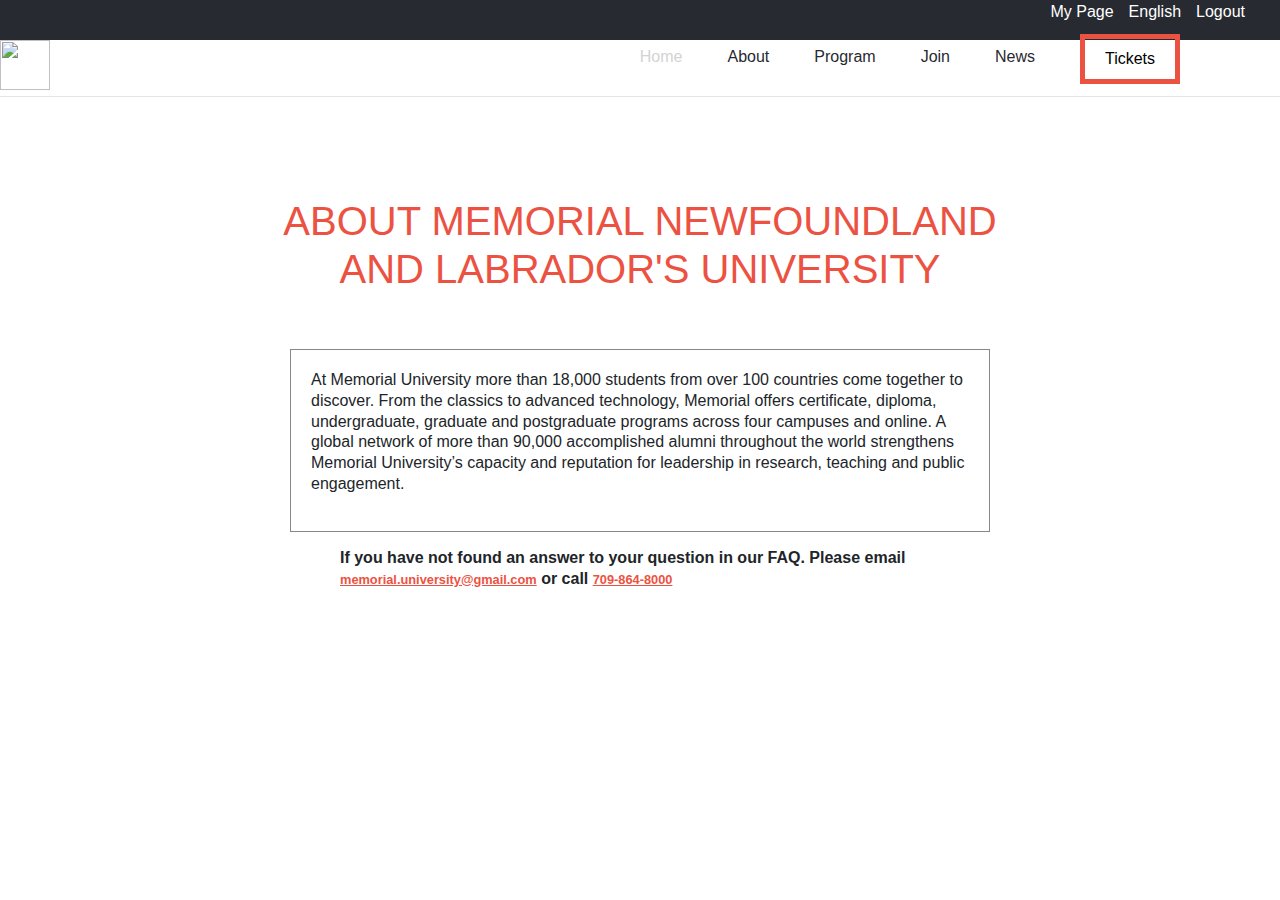
==== about.html @ 72bd74f7 "Second Page Created the Navbar Add the first section and styled it" ====
<!DOCTYPE html>
<html lang="en">

<head>
    <meta charset="UTF-8">
    <meta name="viewport" content="width=device-width, initial-scale=1, shrink-to-fit=no">
    <title>About</title>
    <!-- Bootstrap CSS -->

    <link rel="stylesheet" href="https://stackpath.bootstrapcdn.com/bootstrap/4.5.2/css/bootstrap.min.css"
        integrity="sha384-JcKb8q3iqJ61gNV9KGb8thSsNjpSL0n8PARn9HuZOnIxN0hoP+VmmDGMN5t9UJ0Z" crossorigin="anonymous">
    <script src="https://kit.fontawesome.com/fdaa9ad399.js" crossorigin="anonymous"></script>
    <link rel="stylesheet" href="./css/reset.css">
    <link rel="stylesheet" href="./css/style.css">
</head>

<body>
    <nav>
        <div class='dflex justify-content-end first-nav-items font-size'>
            <i class="fab fa-facebook-f white-color nav-items"></i>
            <i class="fab fa-twitter white-color nav-items"></i>
            <p class='white-color nav-items'><a class='white-color' href='#'>My Page</a></p>
            <p class='white-color nav-items'><a class='white-color' href='#'>English</a></p>
            <p class='white-color nav-items'><a class='white-color' href='#'>Logout</a></p>
        </div>
    </nav>
    <nav>
        <div class='dflex second-nav-container justify-content-end'>
            <div class='dflex img-container'>
                <img class='img-logo' src='media/logo.jpg'>
            </div>
            <div class='dflex second-nav-items justify-content-end'>
                <p><a href='./index.html' class='nav-items2 font-size grey-color'>Home</a></p>
                <p><a href='./about.html' class='nav-items2 font-size black-color'>About</a></p>
                <p><a class='nav-items2 font-size black-color'>Program</a></p>
                <p><a class='nav-items2 font-size black-color'>Join</a></p>
                <p><a class='nav-items2 font-size black-color'>News</a></p>
                <p><button class='nav-items2 font-size tickets-button'>Tickets</button></p>
            </div>
        </div>
        <hr class='hr'>
    </nav>
    <main class = 'about-background-image'>
        <article class='about-main-container dflex-column align-items-center'>
            <div class='about-div-header mb-5 red-color'>
                <h1>ABOUT MEMORIAL NEWFOUNDLAND AND LABRADOR'S UNIVERSITY </h1>
            </div>
            <div class='about-div-p dflex justify-content-cener'>
                <p>At Memorial University more than 18,000 students from over 100 countries come together to discover.
                    From the classics to advanced technology, Memorial offers certificate, diploma, undergraduate,
                    graduate and postgraduate programs across four campuses and online. A global network of more than
                    90,000 accomplished alumni throughout the world strengthens Memorial University’s capacity and
                    reputation for leadership in research, teaching and public engagement.</p>
            </div>
            <div class = 'mt-3 about-article1-p2'>
                <p>If you have not found an answer to your question in our FAQ. Please email <small class = 'red-color'>memorial.university@gmail.com</small> or call <small class = 'red-color'>709-864-8000</small> </p>
            </div>
        </article>
    </main>
</body>

</html>
---- css/style.css ----
* {
    box-sizing: border-box;
  }

/*Generics*/

.dflex {
    display: flex;
}

.dflex-column {
    display: flex;
    flex-direction: column;
}

.dgrid {
    display: grid;
    grid-template-columns: 1fr 1fr;
    grid-row-gap: 34px;
    grid-column-gap: 2%;
}

.white-color {
    color: #fff;
}

.flex-right {
    justify-content: start;
}

.font-size {
    font-size: 1rem;
    font-weight: 400;
}

.black-color {
    color: #272a31;
}

.light-black{
    color: #5f5c5c
}

.red-color {
    color: #ec5242;
}

.grey-color {
    color: #d3d3d3;
}

.centered {
    align-items: center;
}

a {
    color: #fff
}


/*Navbar*/
nav {
    background-color: #272a31;
    width: 100%;
    height: 40px;
}

.nav-items {
    padding-right: 15px;
}

.nav-items2 {
    padding-right: 45px;
}

.first-nav-items {
    align-items: center;
    height: 40px;
    margin-right: 20px;
}

.second-nav-items {
    padding-right: 100px;
    height: 50px;
    align-items: center;
}

.img-logo {
    width: 50px;
    height: 50px;
}

.img-container {
    width: 50%;
    margin-right: 100px;
}

.second-nav-container {
    background-color: rgb(255,255,255);
    height: 40px;
}

.hr {

    margin-bottom: 0;
}

.tickets-button {
    width: 100px;
    height: 50px;
    border: 5px solid #ec5242;
    background-color: transparent;
    padding: 8px 16px 8px 16px;
    margin-top: 3px;
}
/*Section*/
/*Article-1*/

.background-image {  
    max-width: 100%;
    background: url(/media/bubbles.png) no-repeat bottom;
    background-size: cover;
    margin-top: 20px;
}

.first-section {
    padding: 60px 0 0 80px;
}

.first-section-h4 {
    font-size: 20px;
}

.first-section-title {
    width: 509px;
    font-size: 50px;
    font-weight: 800;
    line-height: 1em;
}

.main-box {
    max-width: 700px;
    border: 2px solid #d3d3d3;
    padding: 20px;
    background-color: #fff;
    line-height: 1.4em;
    margin: 20px 0;
}

.first-section-p2 {
    font-size: 40px;
    font-weight: 900;
}

.first-section-p3 {
    font-size: 35px;
    margin-bottom: 50px;
}

/*Article-2*/

.background-image-2 {  
    max-width: 100%;
    background: url(/media/—Pngtree—white\ point\ float_4580751.png) no-repeat bottom;
    background-size: cover;
    margin-top: 17px;
    background-color: black;
}

.article2-container {
    margin: 0 30px;
}

.article-2-p {
    margin-top: 15px;
    font-size: 11px;
    line-height: 1rem;
}

.article2-div {
    width: 200px;
    padding: 10px 25px;
    background-color: rgba(211, 211, 211, 0.1);
    margin-right: 5px;
    font-weight: 400;
}

.article-2-h1 {
    font-weight: 700;
    font-size: 16px;
    padding-top: 10px;
}

.article-2-icons {
    font-size: 30px;
}

.main-programs {
    font-size: 25px;
}

.main-programs-hr {
    background-color: #ec5242;
    height: 2px;
    width: 50%;
}

.program-site {
    text-decoration: underline;
    padding: 20px 0 80px 0;
}


/*Article 3*/
main {
    height: 100%;
}

.article-3-container {
padding-left: 50px;
margin-bottom: auto;
}

.teachers-img {
    width: 90px;
    height: 90px;
}

.article-3-p {
    font-size: 13px;
    line-height: 1.2rem;
    padding-top: 9px;
}

.article-3 {
    padding-left: 12px;
}

.article-3-h4{
    padding-top: 9px;
    font-weight: 300;
    font-style: italic;
}

.article-3-h1 {
    font-size: 20px;
    font-weight: 800;
}

/*footer*/

.footer-section {
    background-color: rgb(211, 199, 199);
}

.picture {
    width: 120px;
    height: 100px;
    margin: 30px 30px 60px 0;
}

.footer-section2 {
    padding-top: 40px;
    background-color: rgb(57,57,57)
}

.logo-footer {
    width: 150px;
    height: 100px;
    padding-right: 20px;
}

.footer-p {
    padding-top: 45px;
}

/*About Page*/

.about-background-image {
    max-width: 100%;
    background: url(/media/bubbles.png) no-repeat bottom;
    background-size: cover;
}

.about-main-container {
    margin-top: 17px;
    
}

.about-div-header {
    margin-top: 100px;
    font-size: 50px;
    width: 750px;
    text-align: center;
    font-weight: 700;
}

.about-div-p{
    width: 700px;
    line-height: 1.3rem;
    border: solid 1px rgb(139, 133, 133);
    padding: 20px 20px;
    background-color: white;
}

.about-article1-p2{
    width: 600px;
    line-height: 1.3rem;
    font-weight: 900;
    
}

.about-article1-p2 small {
    font-weight: 800;
    text-decoration: underline;
    cursor: pointer;
}
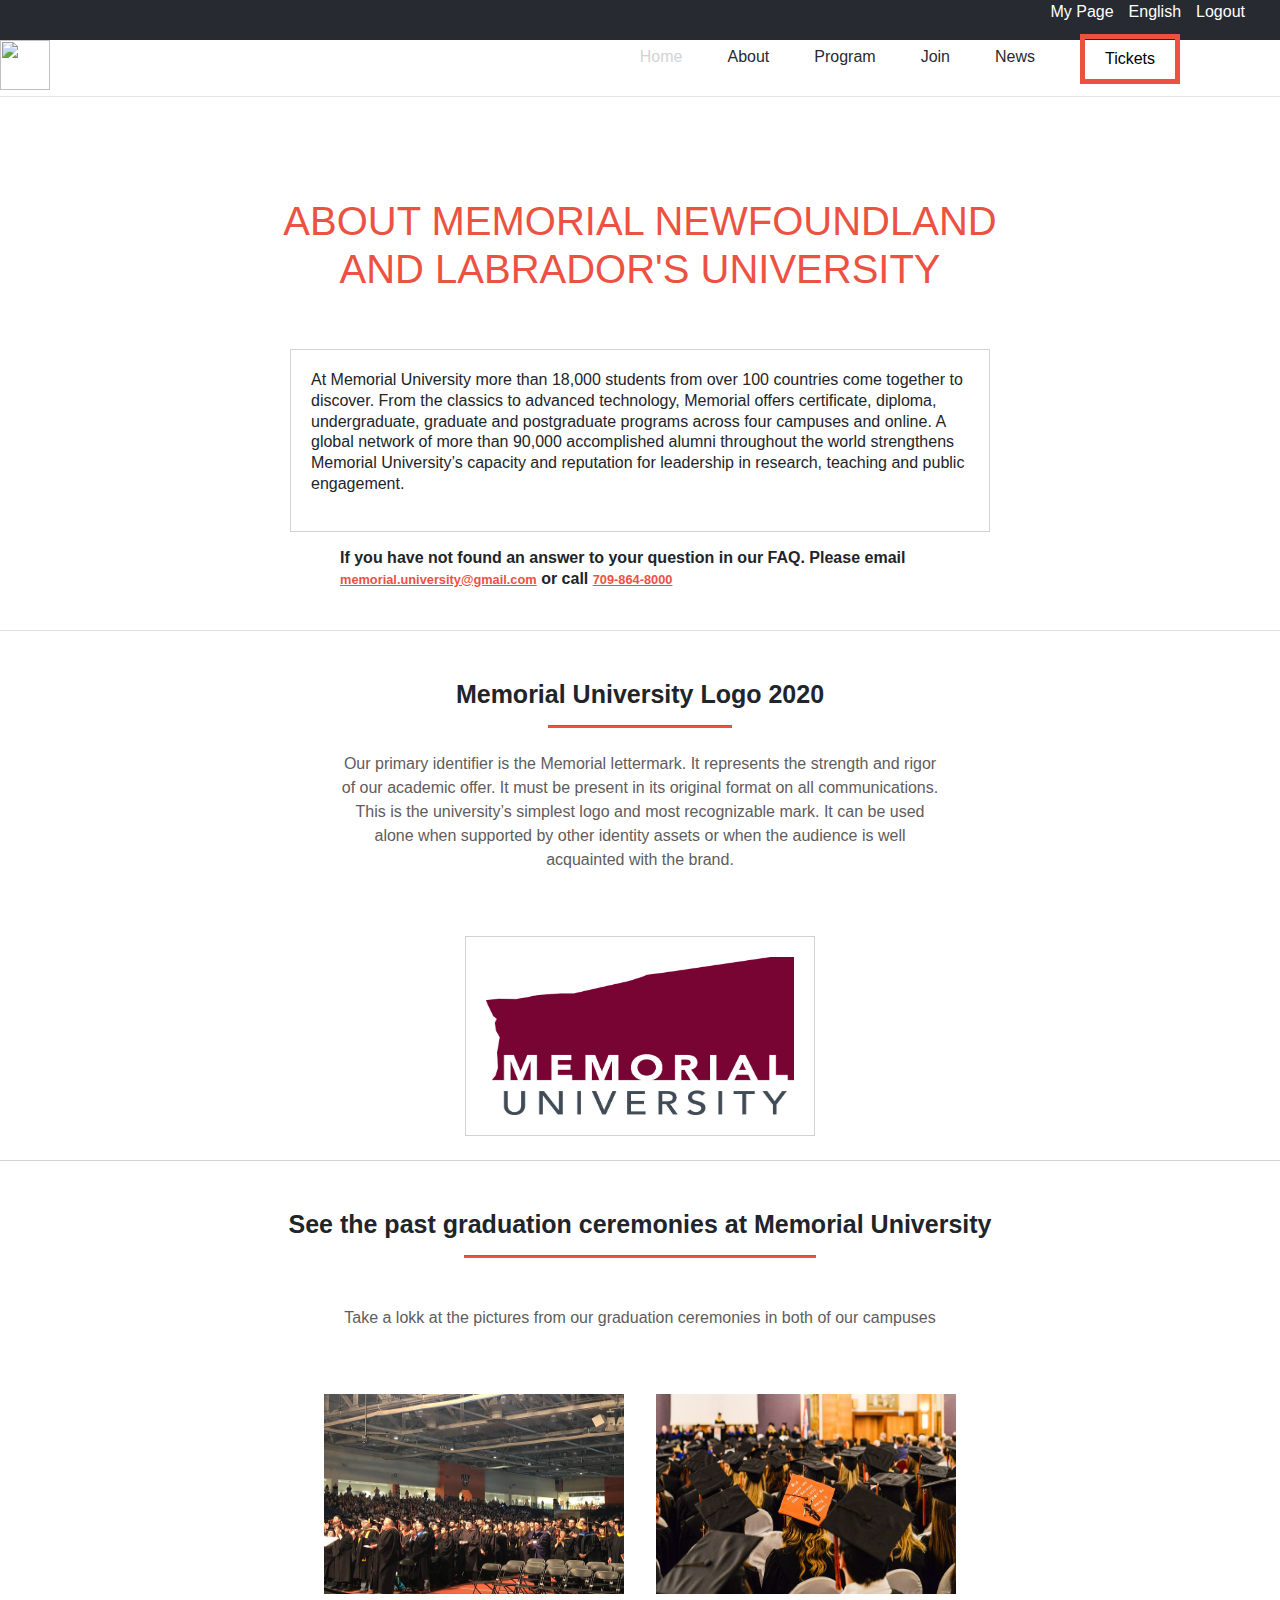
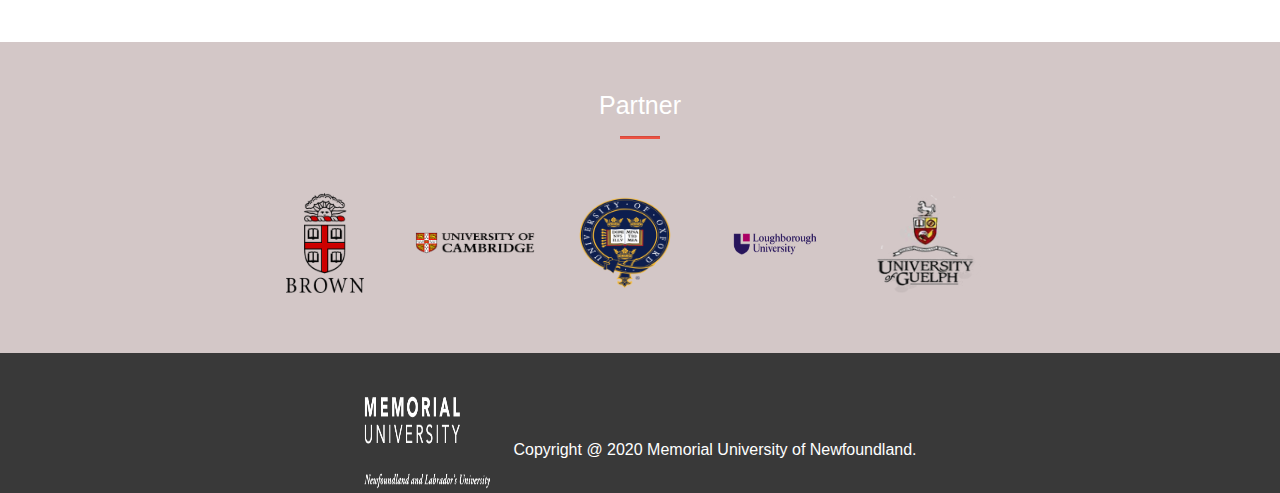
==== commit 3f5af9d5: "About Page Add all the necessary sections Styled the sections Add the footer and the nav" ====
--- a/about.html
+++ b/about.html
@@ -40,7 +40,7 @@
         </div>
         <hr class='hr'>
     </nav>
-    <main class = 'about-background-image'>
+    <main class='about-background-image about-main-border'>
         <article class='about-main-container dflex-column align-items-center'>
             <div class='about-div-header mb-5 red-color'>
                 <h1>ABOUT MEMORIAL NEWFOUNDLAND AND LABRADOR'S UNIVERSITY </h1>
@@ -52,11 +52,73 @@
                     90,000 accomplished alumni throughout the world strengthens Memorial University’s capacity and
                     reputation for leadership in research, teaching and public engagement.</p>
             </div>
-            <div class = 'mt-3 about-article1-p2'>
-                <p>If you have not found an answer to your question in our FAQ. Please email <small class = 'red-color'>memorial.university@gmail.com</small> or call <small class = 'red-color'>709-864-8000</small> </p>
+            <div class='mt-3 mb-4 about-article1-p2'>
+                <p>If you have not found an answer to your question in our FAQ. Please email <small
+                        class='red-color'>memorial.university@gmail.com</small> or call <small
+                        class='red-color'>709-864-8000</small> </p>
             </div>
         </article>
     </main>
+    <section class='dflex-column align-items-center mt-5 about-section-1'>
+        <div>
+            <h1 class='mb-4 about-section-h1'>Memorial University Logo 2020
+                <hr class='main-programs-hr'>
+            </h1>
+        </div>
+        <div class='about-section-p mb-5 light-black'>
+            <p>Our primary identifier is the Memorial lettermark. It represents the strength and rigor of our academic
+                offer. It must be present in its original format on all communications. This is the university’s
+                simplest logo and most recognizable mark. It can be used alone when supported by other identity assets
+                or when the audience is well acquainted with the brand.</p>
+        </div>
+        <div class='about-logo-container mb-4'>
+            <img class='img-logo-about' src='media/memorial-log.jpg'>
+        </div>
+    </section>
+
+    <section class='dflex-column align-items-center my-5 about-section-2'>
+        <div>
+            <h1 class='about-section-h1 mb-5'>See the past graduation ceremonies at Memorial University
+            <hr class='main-programs-hr'>
+            </h1>
+        </div>
+        <div>
+            <p class = 'light-black'>Take a lokk at the pictures from our graduation ceremonies in both of our campuses</p>
+        </div>
+        <div class='dflex justify-content-center mt-5'>
+            <div class='mr-3'>
+                <img class='img-graduation' src='media/graduation.jpg'>
+            </div>
+            <div class = 'ml-3'>
+                <img class='img-graduation' src='media/graduation2.jpg'>
+            </div>
+        </div>
+    </section>
+
+    <footer class = 'footer'>
+        <div class='footer-section'>
+            <div class='dflex justify-content-center white-color pt-5 '>
+                <h1 class='main-programs'>Partner
+                    <hr class='main-programs-hr'>
+                </h1>
+            </div>
+            <div class='dflex justify-content-center'>
+                <img  class = 'picture' src = 'media/partner.png'>
+                <img  class = 'picture' src = 'media/partner2.png'>
+                <img  class = 'picture' src = 'media/partner3.png'>
+                <img  class = 'picture' src = 'media/partner4.png'>
+                <img  class = 'picture' src = 'media/partner6.png'>
+            </div>
+        </div>
+        <div class = 'footer-section2'>
+            <div class = 'dflex justify-content-center'>
+                <img class = 'logo-footer' src = 'media/footer-logo.png'>
+                <p class = 'footer-p white-color'>Copyright @ 2020 Memorial University of Newfoundland.</p>
+            </div>
+
+        </div>
+    </footer>
+
 </body>
 
 </html>--- a/css/style.css
+++ b/css/style.css
@@ -2,6 +2,9 @@
     box-sizing: border-box;
   }
 
+  * {
+    font-family: lato, sans-serif;
+  }
 /*Generics*/
 
 .dflex {
@@ -282,6 +285,10 @@
     background-size: cover;
 }
 
+.about-main-border {
+    border-bottom: solid 1px rgb(222,226,230)
+}
+
 .about-main-container {
     margin-top: 17px;
     
@@ -298,7 +305,7 @@
 .about-div-p{
     width: 700px;
     line-height: 1.3rem;
-    border: solid 1px rgb(139, 133, 133);
+    border: solid 1px #d3d3d3;
     padding: 20px 20px;
     background-color: white;
 }
@@ -314,4 +321,33 @@
     font-weight: 800;
     text-decoration: underline;
     cursor: pointer;
+}
+
+.img-logo-about {
+    height: 200px;
+    width: 350px;
+    border: 1px solid #d3d3d3;
+    padding: 20px 20px;
+}
+
+.about-section-h1 {
+    font-size: 25px;
+    font-weight: 700;
+}
+
+.about-section-p {
+    width: 600px;
+    text-align: center;
+}
+
+.about-section-1 {
+    font-family: lato, sans-serif;
+    border-bottom: solid 1px #d3d3d3;
+}
+
+.img-graduation {
+    width: 300px;
+    height: 200px;
+    background-color: transparent;
+    background: red;
 }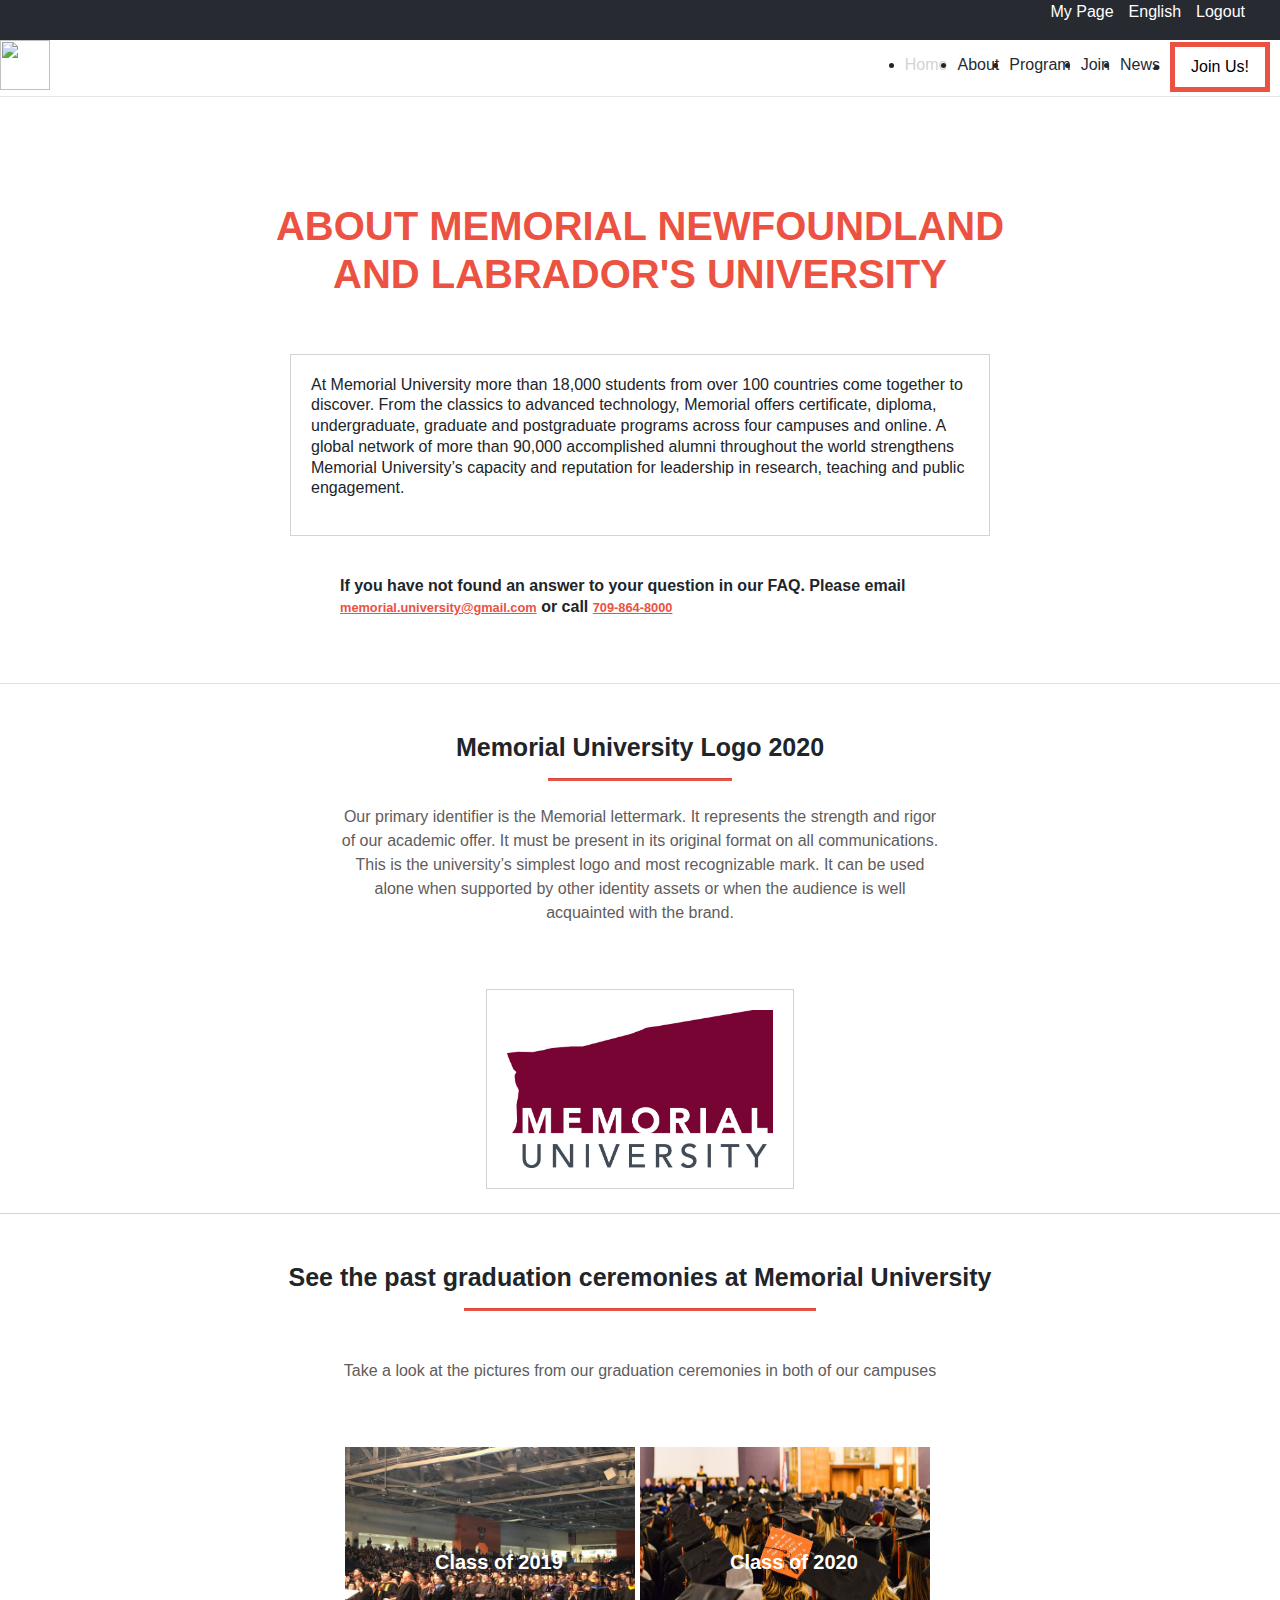
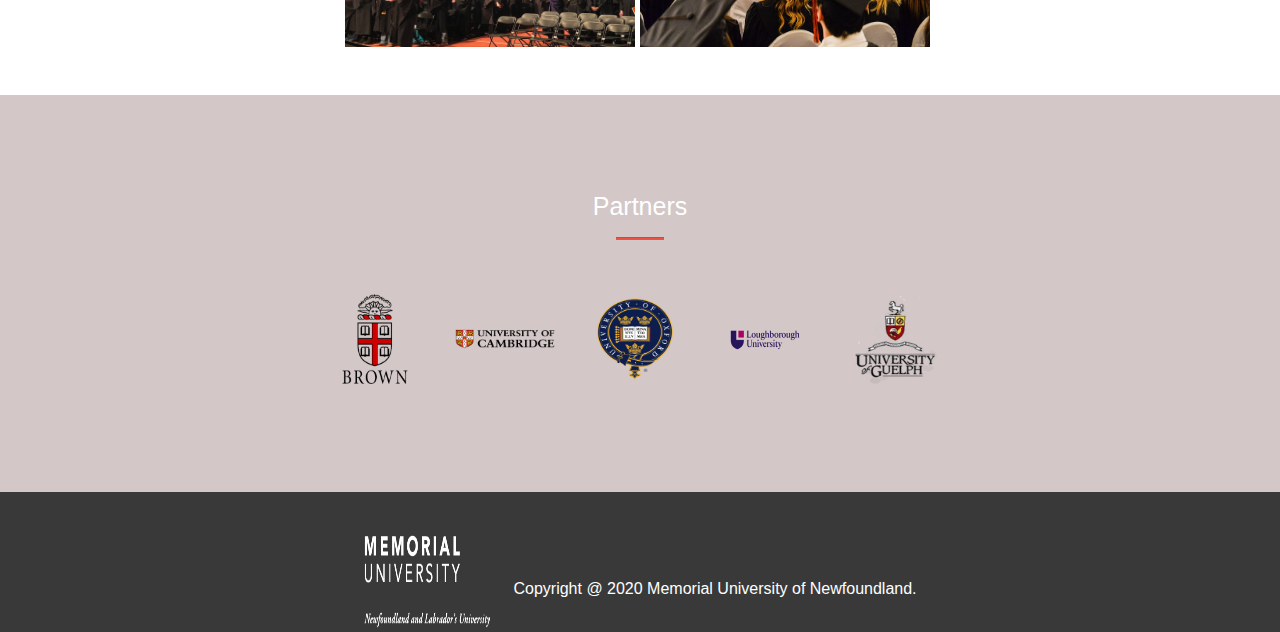
==== commit a70cd119: "Updated Readme" ====
--- a/about.html
+++ b/about.html
@@ -2,9 +2,13 @@
 <html lang="en">
 
 <head>
-    <meta charset="UTF-8">
-    <meta name="viewport" content="width=device-width, initial-scale=1, shrink-to-fit=no">
-    <title>About</title>
+    <meta charset="utf-8">
+    <meta http-equiv="X-UA-Compatible" content="IE=edge">
+    <title> About </title>
+    <meta name="description" content="A static website">
+    <meta name="viewport" content="width=device-width, initial-scale=1">
+    <title>Document</title>
+
     <!-- Bootstrap CSS -->
 
     <link rel="stylesheet" href="https://stackpath.bootstrapcdn.com/bootstrap/4.5.2/css/bootstrap.min.css"
@@ -14,9 +18,10 @@
     <link rel="stylesheet" href="./css/style.css">
 </head>
 
+
 <body>
-    <nav>
-        <div class='dflex justify-content-end first-nav-items font-size'>
+    <nav class='large-screen-navbar'>
+        <div class='dflex justify-content-end first-nav-items font-size font-lato-sans'>
             <i class="fab fa-facebook-f white-color nav-items"></i>
             <i class="fab fa-twitter white-color nav-items"></i>
             <p class='white-color nav-items'><a class='white-color' href='#'>My Page</a></p>
@@ -25,34 +30,58 @@
         </div>
     </nav>
     <nav>
-        <div class='dflex second-nav-container justify-content-end'>
+
+        <div class='dflex second-nav-container'>
             <div class='dflex img-container'>
                 <img class='img-logo' src='media/logo.jpg'>
             </div>
-            <div class='dflex second-nav-items justify-content-end'>
-                <p><a href='./index.html' class='nav-items2 font-size grey-color'>Home</a></p>
-                <p><a href='./about.html' class='nav-items2 font-size black-color'>About</a></p>
-                <p><a class='nav-items2 font-size black-color'>Program</a></p>
-                <p><a class='nav-items2 font-size black-color'>Join</a></p>
-                <p><a class='nav-items2 font-size black-color'>News</a></p>
-                <p><button class='nav-items2 font-size tickets-button'>Tickets</button></p>
-            </div>
+            <ul class='dflex justify-content-end second-nav-items font-lato-sans'>
+                <li><a href='./index.html' class='nav-items2 font-size grey-color'>Home</a></li>
+                <li><a href='./about.html' class='nav-items2 font-size black-color'>About</a></li>
+                <li><a class='nav-items2 font-size black-color'>Program</a></li>
+                <li><a class='nav-items2 font-size black-color'>Join</a></li>
+                <li><a class='nav-items2 font-size black-color'>News</a></li>
+                <li><button onclick="document.location = 'tickets.html'"
+                        class='nav-items2 font-size tickets-button'>Join Us!</button></li>
+            </ul>
         </div>
         <hr class='hr'>
     </nav>
-    <main class='about-background-image about-main-border'>
+
+    <!--Medium Screen Navbar-->
+    <nav class="col-2 navbar navbar-expand-md navbar-light navbar-medium">
+        <button class="navbar-toggler border-0 collapsed" type="button" data-toggle="collapse" data-target="#nav-links"
+            aria-controls="nav-links" aria-expanded="false" aria-label="Toggle navigation">
+            <span class="navbar-toggler-icon"></span>
+        </button>
+        <div class='class="navbar-collapse justify-content-end collapse show"' id='nav-links'>
+            <div class="navbar-nav pl-3 align-items-center">
+                <p class=' mt-4 font-size '><a href='./index.html' class='nav-items2 grey-color'>Home</a></p>
+                <p class='mt-2 font-size '><a href='./about.html' class='nav-items2  black-color'>About</a></p>
+                <p class='mt-2 font-size '><button onclick="document.location = 'tickets.html'"
+                        class='nav-items2  tickets-button'>Join Us!</button></p>
+            </div>
+        </div>
+    </nav>
+
+    <hr class='medium-nav-hr'>
+
+
+    <!--Main-->
+
+    <main class='background-image about-main-border'>
         <article class='about-main-container dflex-column align-items-center'>
             <div class='about-div-header mb-5 red-color'>
-                <h1>ABOUT MEMORIAL NEWFOUNDLAND AND LABRADOR'S UNIVERSITY </h1>
+                <h1 class = 'font-weight-bold'>ABOUT MEMORIAL NEWFOUNDLAND AND LABRADOR'S UNIVERSITY </h1>
             </div>
-            <div class='about-div-p dflex justify-content-cener'>
+            <div class='about-div-p dflex justify-content-cener mb-4'>
                 <p>At Memorial University more than 18,000 students from over 100 countries come together to discover.
                     From the classics to advanced technology, Memorial offers certificate, diploma, undergraduate,
                     graduate and postgraduate programs across four campuses and online. A global network of more than
                     90,000 accomplished alumni throughout the world strengthens Memorial University’s capacity and
                     reputation for leadership in research, teaching and public engagement.</p>
             </div>
-            <div class='mt-3 mb-4 about-article1-p2'>
+            <div class='mt-3 mb-5 about-article1-p2'>
                 <p>If you have not found an answer to your question in our FAQ. Please email <small
                         class='red-color'>memorial.university@gmail.com</small> or call <small
                         class='red-color'>709-864-8000</small> </p>
@@ -78,47 +107,60 @@
 
     <section class='dflex-column align-items-center my-5 about-section-2'>
         <div>
-            <h1 class='about-section-h1 mb-5'>See the past graduation ceremonies at Memorial University
-            <hr class='main-programs-hr'>
+            <h1 class='about-section-h1 mb-5 font-weight-small'>See the past graduation ceremonies at Memorial University
+                <hr class='main-programs-hr'>
             </h1>
         </div>
-        <div>
-            <p class = 'light-black'>Take a lokk at the pictures from our graduation ceremonies in both of our campuses</p>
+        <div class = 'about-section-p2'>
+            <p class='light-black'>Take a look at the pictures from our graduation ceremonies in both of our campuses
+            </p>
         </div>
-        <div class='dflex justify-content-center mt-5'>
-            <div class='mr-3'>
-                <img class='img-graduation' src='media/graduation.jpg'>
+        <div class='dflex justify-content-center mt-5 graduation-pic-container'>
+            <div class='lg-mr-3 graduation-pic'>
+                <img class='img-graduation position-relative' src='media/graduation.jpg'>
+                <p class = 'position-absolute white-color graduation-class'>Class of 2019</p>
             </div>
-            <div class = 'ml-3'>
-                <img class='img-graduation' src='media/graduation2.jpg'>
+            <div class='lg-ml-3 graduation-pic'>
+                <img class='img-graduation position-relative'' src='media/graduation2.jpg'>
+                <p class = 'position-absolute white-color graduation-class'>Class of 2020</p>
             </div>
         </div>
     </section>
 
-    <footer class = 'footer'>
-        <div class='footer-section'>
+    <footer>
+        <div class='footer-section p-5'>
             <div class='dflex justify-content-center white-color pt-5 '>
-                <h1 class='main-programs'>Partner
+                <h1 class='main-programs'>Partners
                     <hr class='main-programs-hr'>
                 </h1>
             </div>
-            <div class='dflex justify-content-center'>
-                <img  class = 'picture' src = 'media/partner.png'>
-                <img  class = 'picture' src = 'media/partner2.png'>
-                <img  class = 'picture' src = 'media/partner3.png'>
-                <img  class = 'picture' src = 'media/partner4.png'>
-                <img  class = 'picture' src = 'media/partner6.png'>
+            <div class='dflex dgrid3 justify-content-center'>
+                <img class='picture' src='media/partner.png'>
+                <img class='picture' src='media/partner2.png'>
+                <img class='picture' src='media/partner3.png'>
+                <img class='picture picture-2' src='media/partner4.png'>
+                <img class='picture picture-3' src='media/partner6.png'>
             </div>
         </div>
-        <div class = 'footer-section2'>
-            <div class = 'dflex justify-content-center'>
-                <img class = 'logo-footer' src = 'media/footer-logo.png'>
-                <p class = 'footer-p white-color'>Copyright @ 2020 Memorial University of Newfoundland.</p>
+        <div class='footer-section2'>
+            <div class='dflex justify-content-center'>
+                <img class='logo-footer' src='media/footer-logo.png'>
+                <p class='footer-p white-color'>Copyright @ 2020 Memorial University of Newfoundland.</p>
             </div>
 
         </div>
     </footer>
-
+ <!-- Optional JavaScript -->
+    <!-- jQuery first, then Popper.js, then Bootstrap JS -->
+    <script src="https://code.jquery.com/jquery-3.5.1.slim.min.js"
+        integrity="sha384-DfXdz2htPH0lsSSs5nCTpuj/zy4C+OGpamoFVy38MVBnE+IbbVYUew+OrCXaRkfj"
+        crossorigin="anonymous"></script>
+    <script src="https://cdn.jsdelivr.net/npm/popper.js@1.16.1/dist/umd/popper.min.js"
+        integrity="sha384-9/reFTGAW83EW2RDu2S0VKaIzap3H66lZH81PoYlFhbGU+6BZp6G7niu735Sk7lN"
+        crossorigin="anonymous"></script>
+    <script src="https://stackpath.bootstrapcdn.com/bootstrap/4.5.2/js/bootstrap.min.js"
+        integrity="sha384-B4gt1jrGC7Jh4AgTPSdUtOBvfO8shuf57BaghqFfPlYxofvL8/KUEfYiJOMMV+rV"
+        crossorigin="anonymous"></script>
 </body>
 
 </html>--- a/css/style.css
+++ b/css/style.css
@@ -60,12 +60,28 @@
     color: #fff
 }
 
+.font-Verdana {
+    font-family: 'Segoe UI', Tahoma, Geneva, Verdana, sans-serif
+}
+    
+.font-lato-sans {
+    font-family: lato, sans-serif;
+    font-style: normal;
+}
+    
+.font-cocogoose {
+    font-family: "Cocogoose Regular", "Lucida Sans", "Lucida Sans Regular", "Lucida Grande", "Lucida Sans Unicode", geneva, verdana, sans-serif;
+}
 
 /*Navbar*/
-nav {
+.large-screen-navbar {
     background-color: #272a31;
-    width: 100%;
+    max-width: 100%;
     height: 40px;
+}
+
+.navbar-medium {
+    display: none;
 }
 
 .nav-items {
@@ -73,7 +89,7 @@
 }
 
 .nav-items2 {
-    padding-right: 45px;
+    margin-right: 10px;
 }
 
 .first-nav-items {
@@ -83,9 +99,9 @@
 }
 
 .second-nav-items {
-    padding-right: 100px;
     height: 50px;
     align-items: center;
+    flex-grow: 1;
 }
 
 .img-logo {
@@ -94,18 +110,19 @@
 }
 
 .img-container {
-    width: 50%;
-    margin-right: 100px;
+    width: 50px;
+    
 }
 
 .second-nav-container {
     background-color: rgb(255,255,255);
     height: 40px;
+    justify-content: space-between;
+    
 }
 
 .hr {
-
-    margin-bottom: 0;
+    margin-bottom: -15.5px;
 }
 
 .tickets-button {
@@ -116,28 +133,33 @@
     padding: 8px 16px 8px 16px;
     margin-top: 3px;
 }
+
+.medium-nav-hr {
+    display: none;
+}
 /*Section*/
 /*Article-1*/
 
 .background-image {  
-    max-width: 100%;
-    background: url(/media/bubbles.png) no-repeat bottom;
+    background: url(/media/background-3.png) center bottom / cover no-repeat fixed;
     background-size: cover;
     margin-top: 20px;
+    background-attachment: fixed;
 }
 
 .first-section {
-    padding: 60px 0 0 80px;
+    padding: 60px 10px 0 40px;
 }
 
 .first-section-h4 {
     font-size: 20px;
+    font-weight: 400;
 }
 
 .first-section-title {
-    width: 509px;
+    max-width: 509px;
     font-size: 50px;
-    font-weight: 800;
+    font-weight: 900;
     line-height: 1em;
 }
 
@@ -163,15 +185,15 @@
 /*Article-2*/
 
 .background-image-2 {  
-    max-width: 100%;
     background: url(/media/—Pngtree—white\ point\ float_4580751.png) no-repeat bottom;
     background-size: cover;
     margin-top: 17px;
     background-color: black;
+    background-attachment: fixed;
 }
 
 .article2-container {
-    margin: 0 30px;
+    margin: 0 50px;
 }
 
 .article-2-p {
@@ -233,6 +255,7 @@
     font-size: 13px;
     line-height: 1.2rem;
     padding-top: 9px;
+    font-weight: 500;
 }
 
 .article-3 {
@@ -257,9 +280,9 @@
 }
 
 .picture {
-    width: 120px;
-    height: 100px;
-    margin: 30px 30px 60px 0;
+    width: 100px;
+    height: 90px;
+    margin: 30px 20px 60px 10px;
 }
 
 .footer-section2 {
@@ -283,6 +306,7 @@
     max-width: 100%;
     background: url(/media/bubbles.png) no-repeat bottom;
     background-size: cover;
+    background-attachment: fixed;
 }
 
 .about-main-border {
@@ -297,13 +321,13 @@
 .about-div-header {
     margin-top: 100px;
     font-size: 50px;
-    width: 750px;
+    max-width: 750px;
     text-align: center;
     font-weight: 700;
 }
 
 .about-div-p{
-    width: 700px;
+    max-width: 700px;
     line-height: 1.3rem;
     border: solid 1px #d3d3d3;
     padding: 20px 20px;
@@ -311,10 +335,10 @@
 }
 
 .about-article1-p2{
-    width: 600px;
+    max-width: 600px;
     line-height: 1.3rem;
     font-weight: 900;
-    
+    margin: 0 10px;
 }
 
 .about-article1-p2 small {
@@ -325,7 +349,7 @@
 
 .img-logo-about {
     height: 200px;
-    width: 350px;
+    max-width: 350px;
     border: 1px solid #d3d3d3;
     padding: 20px 20px;
 }
@@ -336,7 +360,7 @@
 }
 
 .about-section-p {
-    width: 600px;
+    max-width: 600px;
     text-align: center;
 }
 
@@ -346,8 +370,304 @@
 }
 
 .img-graduation {
-    width: 300px;
+    width: 290px;
     height: 200px;
     background-color: transparent;
     background: red;
+    margin-right: 5px;
+    cursor: pointer;
+}
+
+.graduation-class {
+    margin: -100px 0 0 90px;;
+    z-index: 2;
+    font-weight: 600;
+    font-size: 20px;
+}
+/*Tickets*/
+
+main {
+    margin-top: 17px;
+}
+
+.tickets-section {
+    padding: 0 20px;
+}
+
+.fa-square-full{
+    transform: rotate(-45deg);
+    color: #ec5242;
+}
+
+
+
+.tickets-main-div {
+    background-color: #f4f7fa;
+    padding: 0 5px ;
+    padding-bottom: 60px;
+}
+
+.tickets-main-div-container {
+    border: 1px solid #d3d3d3;
+    max-width: 600px;
+    height: 30px;
+    border-radius: 20px;
+}
+
+/*Table*/
+table {
+    display: table;
+    background-color: white;
+}
+
+.table-container {
+    font-size: 15px;
+}
+
+.tuition {
+    max-width: 990px;
+    background: repeating-linear-gradient(135deg, #e14b28, #e14b28 5px, #f2f2fa 5px, #f2f2fa 10px, #182e60 10px, #182e60 15px, #f2f2fa 15px, #f2f2fa 20px);
+    padding: 10px;
+    margin: 3f0px;
+}
+
+.responsive-table {
+    max-width: 100%;
+    display: block;
+    line-height: 1.9;
+}
+
+
+.square-section {
+    top: -19px;
+    left: 49%;
+}
+
+.fixed-position {
+    top: 0;
+    right: 0;
+    left: 0;
+}
+
+.square-middle {
+    transform: rotate(-45deg);
+    font-weight: 900;
+    font-size: 40px;
+}
+
+.inside-squadre {
+  left: 10px;
+  top: 10px;
+}
+
+.tickets-section-div {
+    border: 1px solid #d3d3d3;
+    padding: 10px;
+    background-color: #f4f7fa;
+}
+
+.tickets-section-h1 {
+    border: 1px solid black;
+    width: 30%;
+    height: 40px;
+    background-color: #d3d3d3;
+    font-weight: 600;
+    padding: 10px;
+}
+
+.submit {
+    background-color: #ec5242;
+    color: white;
+    height: 40px;
+    width: 100px;
+}
+
+ .display-none {
+     display: none;
+ }
+
+/*Under 768px*/
+
+@media only screen and (max-width: 767px) {
+    nav {
+        display: none;
+        background-color: white;
+    }
+
+    .m-navbar {
+        display: block;
+    width: 85%;
+    }
+
+    .article2-container-md {
+        display: flex;
+        flex-direction: column;
+        max-width: 100%;
+    }
+
+    .article2-div-md {
+        display: flex;
+        flex-direction: row;
+        align-items: center;
+        width: 100%;
+        margin-bottom: 5px;
+        margin-right: 5px;
+        padding: 0;
+    }
+    
+   
+    .see-program {
+        display: none;
+    }
+
+    .join-university {
+        display: flex;
+        background-color: #ec5242;
+        height: 50px;
+        padding: 15px;
+        font-size: 20px;
+    }
+
+    .dgrid {
+        display: grid;
+        grid-template-columns: 1fr;
+        grid-row-gap: 34px;
+        grid-column-gap: 2%;
+    }
+
+    .navbar-medium {
+        display: block;
+        
+    }
+
+    .tickets-button {
+        border: none;
+        padding: 0;
+        margin: 0 10px 0 0;
+        width: 90px;
+        height: 20px;
+    }
+    
+    .font-size {
+        font-size: 20px;
+    }
+
+    .medium-nav-hr {
+        display: block;
+        width: 100%;
+        margin-bottom: -15.5px;;
+    }
+
+    .more-md-display {
+        display: block;
+    }
+
+    .display-md-none {
+        display: none;
+    }
+
+    .about-div-header h1 {
+        font-size: 35px;
+        margin: 0 5px;
+        font-weight: 800;
+    }
+
+    .graduation-pic-container {
+        flex-direction: column;
+    }
+
+    .dgrid2 {
+        display: grid;
+        grid-template-columns: 1fr;
+        grid-row-gap: 34px;
+        grid-column-gap: 2%;
+    }
+
+    .tickets-main-div-container {
+        flex-direction: column;
+        align-items: center;
+        border: 1px solid #d3d3d3;
+        width: 400px;
+        height: 90px;
+        border-radius: 28px;
+    }
+
+    .first-section-title {
+        font-size: 40px;
+    }
+
+    .first-section-p2 {
+        font-size: 30px;
+    }
+
+    .first-section-p3 {
+        font-size: 25px;
+    }
+
+    .dgrd3 {
+        flex-wrap: wrap;
+    }
+
+    .picture {
+        width: 80px;
+        height: 60px;
+        margin: 30px 5px 60px 5px;
+    }
+   
+    .program-site {
+        text-decoration: none;
+        padding: 20px 0 80px 0;
+    }
+
+    .article-2-icons-md {
+        margin-right: 10px;
+    }
+
+    .article-2-h1 {
+        margin-right: 9px;
+    }
+
+    .about-section-h1 {
+        margin: 0 10px;
+    }
+
+    .about-section-p {
+        margin: 0 10px;
+    }
+
+    .about-section-h1 {
+        margin: 0 10px;
+    }
+
+    .about-section-p2 {
+        margin: 0 10px;
+    }
+}
+    
+@media only screen and (max-width: 445px){
+
+    .picture-2{
+        position: absolute;
+        margin-top: 120px;
+        margin-left: 50px;
+    }
+
+    .picture-3{
+        position: absolute;
+        margin-top: 120px;
+        margin-left: -50px;
+    }
+
+    .tickets-main-div-container {
+        border: 1px solid #d3d3d3;
+        width: 300px;
+        height: 120px;
+        border-radius: 20px;
+        padding: 0 40px;
+    }
+
+    .table-container {
+        font-size: 10px;
+    }
+
 }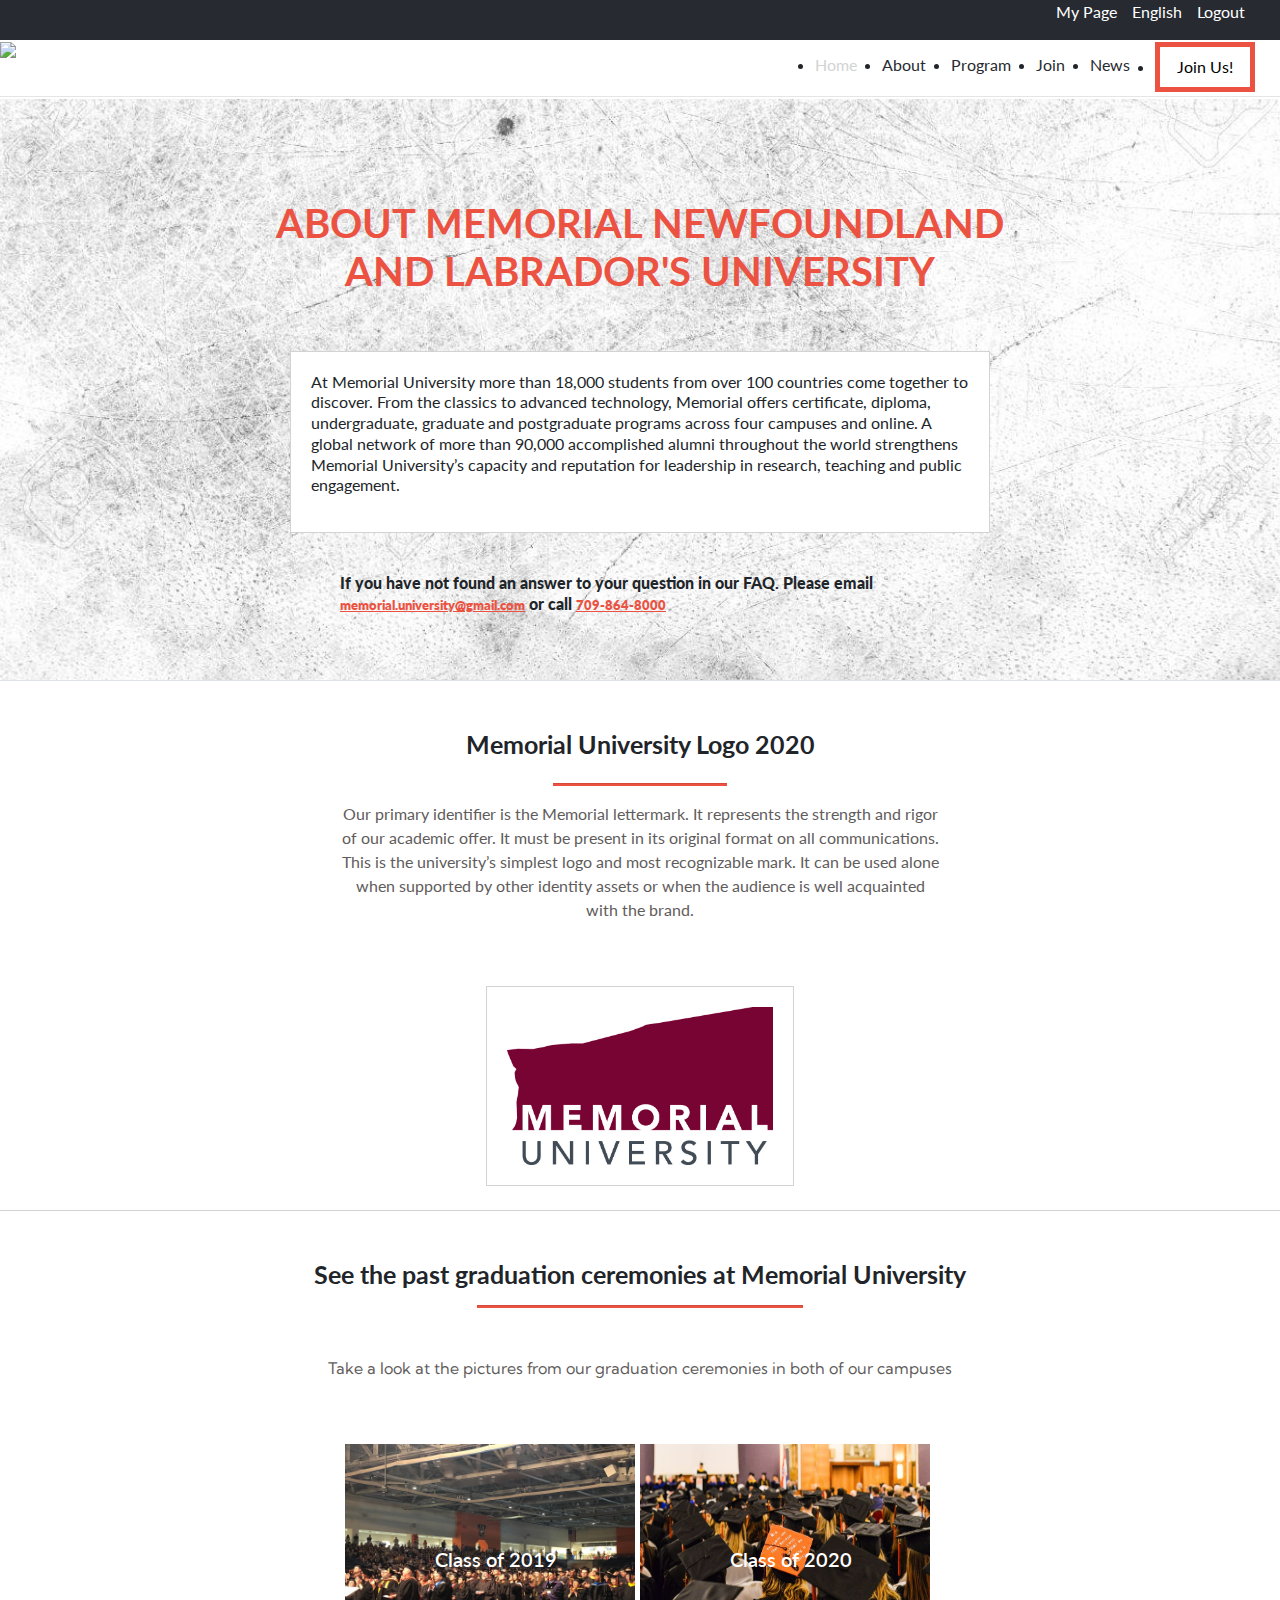
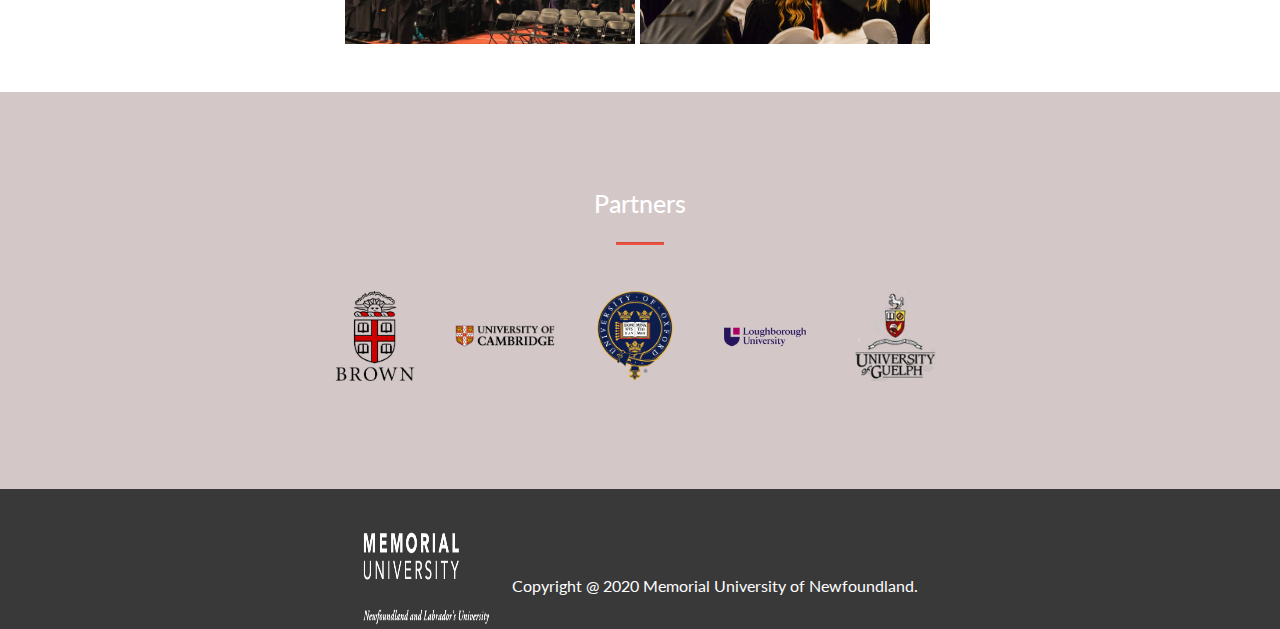
==== commit 96c7a131: "Add changes based on reviews" ====
--- a/about.html
+++ b/about.html
@@ -5,9 +5,13 @@
     <meta charset="utf-8">
     <meta http-equiv="X-UA-Compatible" content="IE=edge">
     <title> About </title>
+    <link href="https://fonts.googleapis.com/css2?family=Kumbh+Sans&family=Source+Sans+Pro&display=swap"
+        rel="stylesheet">
+    <link href="https://fonts.googleapis.com/css2?family=Lato:ital,wght@0,400;0,700;1,400&display=swap"
+        rel="stylesheet">
     <meta name="description" content="A static website">
     <meta name="viewport" content="width=device-width, initial-scale=1">
-    <title>Document</title>
+
 
     <!-- Bootstrap CSS -->
 
@@ -33,7 +37,7 @@
 
         <div class='dflex second-nav-container'>
             <div class='dflex img-container'>
-                <img class='img-logo' src='media/logo.jpg'>
+                <a href='./index.html'><img class='img-logo' src='media/logo.jpg' alt='logo'></a>
             </div>
             <ul class='dflex justify-content-end second-nav-items font-lato-sans'>
                 <li><a href='./index.html' class='nav-items2 font-size grey-color'>Home</a></li>
@@ -72,9 +76,9 @@
     <main class='background-image about-main-border'>
         <article class='about-main-container dflex-column align-items-center'>
             <div class='about-div-header mb-5 red-color'>
-                <h1 class = 'font-weight-bold'>ABOUT MEMORIAL NEWFOUNDLAND AND LABRADOR'S UNIVERSITY </h1>
+                <h1 class='font-weight-bold'>ABOUT MEMORIAL NEWFOUNDLAND AND LABRADOR'S UNIVERSITY </h1>
             </div>
-            <div class='about-div-p dflex justify-content-cener mb-4'>
+            <div class='about-div-p dflex justify-content-cener mb-4 font-cocogoose'>
                 <p>At Memorial University more than 18,000 students from over 100 countries come together to discover.
                     From the classics to advanced technology, Memorial offers certificate, diploma, undergraduate,
                     graduate and postgraduate programs across four campuses and online. A global network of more than
@@ -90,67 +94,69 @@
     </main>
     <section class='dflex-column align-items-center mt-5 about-section-1'>
         <div>
-            <h1 class='mb-4 about-section-h1'>Memorial University Logo 2020
-                <hr class='main-programs-hr'>
-            </h1>
+            <h2 class='mb-4 about-section-h1'>Memorial University Logo 2020
+            </h2>
+            <hr class='main-programs-hr'>
         </div>
-        <div class='about-section-p mb-5 light-black'>
+        <div class='about-section-p mb-5 light-black font-cocogoose'>
             <p>Our primary identifier is the Memorial lettermark. It represents the strength and rigor of our academic
                 offer. It must be present in its original format on all communications. This is the university’s
                 simplest logo and most recognizable mark. It can be used alone when supported by other identity assets
                 or when the audience is well acquainted with the brand.</p>
         </div>
         <div class='about-logo-container mb-4'>
-            <img class='img-logo-about' src='media/memorial-log.jpg'>
+            <img class='img-logo-about' src='media/memorial-log.jpg' alt='logo'>
         </div>
     </section>
 
     <section class='dflex-column align-items-center my-5 about-section-2'>
         <div>
-            <h1 class='about-section-h1 mb-5 font-weight-small'>See the past graduation ceremonies at Memorial University
-                <hr class='main-programs-hr'>
-            </h1>
+            <h3 class='about-section-h1 font-weight-small'>See the past graduation ceremonies at Memorial University
+            </h3>
+            <hr class='main-programs-hr mb-5'>
         </div>
-        <div class = 'about-section-p2'>
-            <p class='light-black'>Take a look at the pictures from our graduation ceremonies in both of our campuses
+        <div class='about-section-p2'>
+            <p class='light-black font-cocogoose'>Take a look at the pictures from our graduation ceremonies in both of
+                our campuses
             </p>
         </div>
         <div class='dflex justify-content-center mt-5 graduation-pic-container'>
             <div class='lg-mr-3 graduation-pic'>
-                <img class='img-graduation position-relative' src='media/graduation.jpg'>
-                <p class = 'position-absolute white-color graduation-class'>Class of 2019</p>
+                <img class='img-graduation position-relative' src='media/graduation.jpg' alt='graduation-class'>
+                <p class='position-absolute white-color graduation-class'>Class of 2019</p>
             </div>
             <div class='lg-ml-3 graduation-pic'>
-                <img class='img-graduation position-relative'' src='media/graduation2.jpg'>
-                <p class = 'position-absolute white-color graduation-class'>Class of 2020</p>
+                <img class='img-graduation position-relative' src='media/graduation2.jpg' alt='graduation-class'>
+                <p class='position-absolute white-color graduation-class'>Class of 2020</p>
             </div>
         </div>
     </section>
 
     <footer>
         <div class='footer-section p-5'>
-            <div class='dflex justify-content-center white-color pt-5 '>
-                <h1 class='main-programs'>Partners
-                    <hr class='main-programs-hr'>
-                </h1>
+            <div class='dflex-column align-items-center white-color pt-5 '>
+                <h2 class='main-programs'>Partners
+                </h2>
+                <hr class='main-programs-hr-partners'>
             </div>
+
             <div class='dflex dgrid3 justify-content-center'>
-                <img class='picture' src='media/partner.png'>
-                <img class='picture' src='media/partner2.png'>
-                <img class='picture' src='media/partner3.png'>
-                <img class='picture picture-2' src='media/partner4.png'>
-                <img class='picture picture-3' src='media/partner6.png'>
+                <img class='picture' src='media/partner.png' alt='partners'>
+                <img class='picture' src='media/partner2.png' alt='partners'>
+                <img class='picture' src='media/partner3.png' alt='partners'>
+                <img class='picture picture-2' src='media/partner4.png ' alt='alt-partners'>
+                <img class='picture picture-3' src='media/partner6.png' alt='alt-partners'>
             </div>
         </div>
         <div class='footer-section2'>
             <div class='dflex justify-content-center'>
-                <img class='logo-footer' src='media/footer-logo.png'>
+                <img class='logo-footer' src='media/footer-logo.png' alt='footer-logo'>
                 <p class='footer-p white-color'>Copyright @ 2020 Memorial University of Newfoundland.</p>
             </div>
 
         </div>
     </footer>
- <!-- Optional JavaScript -->
+    <!-- Optional JavaScript -->
     <!-- jQuery first, then Popper.js, then Bootstrap JS -->
     <script src="https://code.jquery.com/jquery-3.5.1.slim.min.js"
         integrity="sha384-DfXdz2htPH0lsSSs5nCTpuj/zy4C+OGpamoFVy38MVBnE+IbbVYUew+OrCXaRkfj"
--- a/css/style.css
+++ b/css/style.css
@@ -1,458 +1,463 @@
 * {
-    box-sizing: border-box;
-  }
-
-  * {
-    font-family: lato, sans-serif;
-  }
-/*Generics*/
+  box-sizing: border-box;
+  font-family: 'lato', sans-serif;
+}
+
+/* Generics */
 
 .dflex {
-    display: flex;
+  display: flex;
 }
 
 .dflex-column {
-    display: flex;
-    flex-direction: column;
+  display: flex;
+  flex-direction: column;
 }
 
 .dgrid {
-    display: grid;
-    grid-template-columns: 1fr 1fr;
-    grid-row-gap: 34px;
-    grid-column-gap: 2%;
+  display: grid;
+  grid-template-columns: 1fr 1fr;
+  grid-row-gap: 34px;
+  grid-column-gap: 2%;
 }
 
 .white-color {
-    color: #fff;
+  color: #fff;
 }
 
 .flex-right {
-    justify-content: start;
+  justify-content: start;
 }
 
 .font-size {
-    font-size: 1rem;
-    font-weight: 400;
+  font-size: 1rem;
+  font-weight: 400;
 }
 
 .black-color {
-    color: #272a31;
-}
-
-.light-black{
-    color: #5f5c5c
+  color: #272a31;
+}
+
+.light-black {
+  color: #5f5c5c;
 }
 
 .red-color {
-    color: #ec5242;
+  color: #ec5242;
 }
 
 .grey-color {
-    color: #d3d3d3;
+  color: #d3d3d3;
 }
 
 .centered {
-    align-items: center;
+  align-items: center;
 }
 
 a {
-    color: #fff
+  color: #fff;
 }
 
 .font-Verdana {
-    font-family: 'Segoe UI', Tahoma, Geneva, Verdana, sans-serif
-}
-    
+  font-family: 'Source Sans Pro', sans-serif;
+}
+
 .font-lato-sans {
-    font-family: lato, sans-serif;
-    font-style: normal;
-}
-    
+  font-family: 'lato', sans-serif;
+  font-style: normal;
+}
+
 .font-cocogoose {
-    font-family: "Cocogoose Regular", "Lucida Sans", "Lucida Sans Regular", "Lucida Grande", "Lucida Sans Unicode", geneva, verdana, sans-serif;
-}
-
-/*Navbar*/
+  font-family: 'Kumbh Sans', sans-serif;
+}
+
+/* Navbar */
 .large-screen-navbar {
-    background-color: #272a31;
-    max-width: 100%;
-    height: 40px;
+  background-color: #272a31;
+  max-width: 100%;
+  height: 40px;
 }
 
 .navbar-medium {
-    display: none;
+  display: none;
 }
 
 .nav-items {
-    padding-right: 15px;
+  padding-right: 15px;
 }
 
 .nav-items2 {
-    margin-right: 10px;
+  margin-right: 25px;
 }
 
 .first-nav-items {
-    align-items: center;
-    height: 40px;
-    margin-right: 20px;
+  align-items: center;
+  height: 40px;
+  margin-right: 20px;
 }
 
 .second-nav-items {
-    height: 50px;
-    align-items: center;
-    flex-grow: 1;
+  height: 50px;
+  align-items: center;
+  flex-grow: 1;
 }
 
 .img-logo {
-    width: 50px;
-    height: 50px;
+  width: 50px;
+  height: 50px;
+  object-fit: cover;
 }
 
 .img-container {
-    width: 50px;
-    
+  width: 50px;
 }
 
 .second-nav-container {
-    background-color: rgb(255,255,255);
-    height: 40px;
-    justify-content: space-between;
-    
+  background-color: rgb(255, 255, 255);
+  height: 40px;
+  justify-content: space-between;
 }
 
 .hr {
-    margin-bottom: -15.5px;
+  margin-bottom: -15.5px;
 }
 
 .tickets-button {
-    width: 100px;
-    height: 50px;
-    border: 5px solid #ec5242;
-    background-color: transparent;
-    padding: 8px 16px 8px 16px;
-    margin-top: 3px;
+  width: 100px;
+  height: 50px;
+  border: 5px solid #ec5242;
+  background-color: transparent;
+  padding: 8px 16px 8px 16px;
+  margin-top: 3px;
 }
 
 .medium-nav-hr {
-    display: none;
-}
-/*Section*/
-/*Article-1*/
-
-.background-image {  
-    background: url(/media/background-3.png) center bottom / cover no-repeat fixed;
-    background-size: cover;
-    margin-top: 20px;
-    background-attachment: fixed;
+  display: none;
+}
+
+/* Section */
+
+/* Article-1 */
+
+.background-image {
+  background: url(/media/background-33.jpg) center bottom / cover no-repeat fixed;
+  background-size: cover;
+  margin-top: 17px;
+  background-attachment: fixed;
+  object-fit: cover;
 }
 
 .first-section {
-    padding: 60px 10px 0 40px;
+  padding: 60px 10px 0 40px;
 }
 
 .first-section-h4 {
-    font-size: 20px;
-    font-weight: 400;
+  font-size: 20px;
+  font-weight: 400;
 }
 
 .first-section-title {
-    max-width: 509px;
-    font-size: 50px;
-    font-weight: 900;
-    line-height: 1em;
+  max-width: 509px;
+  font-size: 50px;
+  font-weight: 900;
+  line-height: 1em;
 }
 
 .main-box {
-    max-width: 700px;
-    border: 2px solid #d3d3d3;
-    padding: 20px;
-    background-color: #fff;
-    line-height: 1.4em;
-    margin: 20px 0;
+  max-width: 700px;
+  border: 2px solid #d3d3d3;
+  padding: 20px;
+  background-color: #fff;
+  line-height: 1.4em;
+  margin: 20px 0;
 }
 
 .first-section-p2 {
-    font-size: 40px;
-    font-weight: 900;
+  font-size: 40px;
+  font-weight: 900;
 }
 
 .first-section-p3 {
-    font-size: 35px;
-    margin-bottom: 50px;
-}
-
-/*Article-2*/
-
-.background-image-2 {  
-    background: url(/media/—Pngtree—white\ point\ float_4580751.png) no-repeat bottom;
-    background-size: cover;
-    margin-top: 17px;
-    background-color: black;
-    background-attachment: fixed;
+  font-size: 35px;
+  margin-bottom: 50px;
+}
+
+/* Article-2 */
+
+.background-image-2 {
+  background: url(/media/—Pngtree—white\ point\ float_4580751.png) no-repeat bottom;
+  background-size: cover;
+  background-color: black;
+  background-attachment: fixed;
+  object-fit: cover;
 }
 
 .article2-container {
-    margin: 0 50px;
+  margin: 0 50px;
 }
 
 .article-2-p {
-    margin-top: 15px;
-    font-size: 11px;
-    line-height: 1rem;
+  margin-top: 15px;
+  font-size: 11px;
+  line-height: 1rem;
+  font-family: 'Source Sans Pro', sans-serif;
 }
 
 .article2-div {
-    width: 200px;
-    padding: 10px 25px;
-    background-color: rgba(211, 211, 211, 0.1);
-    margin-right: 5px;
-    font-weight: 400;
+  width: 200px;
+  padding: 10px 25px;
+  background-color: rgba(211, 211, 211, 0.1);
+  margin-right: 5px;
+  font-weight: 400;
 }
 
 .article-2-h1 {
-    font-weight: 700;
-    font-size: 16px;
-    padding-top: 10px;
+  font-weight: 700;
+  font-size: 16px;
+  padding-top: 10px;
 }
 
 .article-2-icons {
-    font-size: 30px;
+  font-size: 30px;
 }
 
 .main-programs {
-    font-size: 25px;
+  font-size: 25px;
 }
 
 .main-programs-hr {
-    background-color: #ec5242;
-    height: 2px;
-    width: 50%;
+  background-color: #ec5242;
+  height: 2px;
+  width: 50%;
+}
+
+.main-programs-hr-partners {
+  background-color: #ec5242;
+  height: 2px;
+  width: 4%;
 }
 
 .program-site {
-    text-decoration: underline;
-    padding: 20px 0 80px 0;
-}
-
-
-/*Article 3*/
+  text-decoration: underline;
+  padding: 20px 0 80px 0;
+}
+
+/* Article 3 */
+
+.article-3-container {
+  padding-left: 50px;
+  margin-bottom: auto;
+}
+
+.teachers-img {
+  width: 90px;
+  height: 90px;
+  object-fit: cover;
+}
+
+.article-3-p {
+  font-size: 13px;
+  line-height: 1.2rem;
+  padding-top: 9px;
+  font-weight: 600;
+  font-family: 'Source Sans Pro', sans-serif;
+}
+
+.article-3 {
+  padding-left: 12px;
+}
+
+.article-3-h4 {
+  padding-top: 9px;
+  font-weight: 300;
+  font-style: italic;
+}
+
+.article-3-h1 {
+  font-size: 20px;
+  font-weight: 900;
+}
+
+/* footer */
+
+.footer-section {
+  background-color: rgb(211, 199, 199);
+}
+
+.picture {
+  width: 100px;
+  height: 90px;
+  margin: 30px 20px 60px 10px;
+  object-fit: cover;
+}
+
+.footer-section2 {
+  padding-top: 40px;
+  background-color: rgb(57, 57, 57);
+}
+
+.logo-footer {
+  width: 150px;
+  height: 100px;
+  padding-right: 20px;
+  object-fit: fill;
+}
+
+.footer-p {
+  padding-top: 45px;
+}
+
+/* About Page */
+
+.about-background-image {
+  max-width: 100%;
+  background: url(/media/bubbles.png) no-repeat bottom;
+  background-size: cover;
+  background-attachment: fixed;
+  object-fit: cover;
+}
+
+.about-main-border {
+  border-bottom: solid 1px rgb(222, 226, 230);
+}
+
+.about-main-container {
+  margin-top: 17px;
+}
+
+.about-div-header {
+  margin-top: 100px;
+  font-size: 50px;
+  max-width: 750px;
+  text-align: center;
+  font-weight: 700;
+}
+
+.about-div-p {
+  max-width: 700px;
+  line-height: 1.3rem;
+  border: solid 1px #d3d3d3;
+  padding: 20px 20px;
+  background-color: white;
+}
+
+.about-article1-p2 {
+  max-width: 600px;
+  line-height: 1.3rem;
+  font-weight: 900;
+  margin: 0 10px;
+}
+
+.about-article1-p2 small {
+  font-weight: 800;
+  text-decoration: underline;
+  cursor: pointer;
+}
+
+.img-logo-about {
+  height: 200px;
+  max-width: 350px;
+  border: 1px solid #d3d3d3;
+  padding: 20px 20px;
+}
+
+.about-section-h1 {
+  font-size: 25px;
+  font-weight: 700;
+}
+
+.about-section-p {
+  max-width: 600px;
+  text-align: center;
+}
+
+.about-section-1 {
+  font-family: lato, sans-serif;
+  border-bottom: solid 1px #d3d3d3;
+}
+
+.img-graduation {
+  width: 290px;
+  height: 200px;
+  background-color: transparent;
+  margin-right: 5px;
+  cursor: pointer;
+}
+
+.graduation-class {
+  margin: -100px 0 0 90px;
+  z-index: 2;
+  font-weight: 600;
+  font-size: 20px;
+}
+
+/* Tickets */
+
 main {
-    height: 100%;
-}
-
-.article-3-container {
-padding-left: 50px;
-margin-bottom: auto;
-}
-
-.teachers-img {
-    width: 90px;
-    height: 90px;
-}
-
-.article-3-p {
-    font-size: 13px;
-    line-height: 1.2rem;
-    padding-top: 9px;
-    font-weight: 500;
-}
-
-.article-3 {
-    padding-left: 12px;
-}
-
-.article-3-h4{
-    padding-top: 9px;
-    font-weight: 300;
-    font-style: italic;
-}
-
-.article-3-h1 {
-    font-size: 20px;
-    font-weight: 800;
-}
-
-/*footer*/
-
-.footer-section {
-    background-color: rgb(211, 199, 199);
-}
-
-.picture {
-    width: 100px;
-    height: 90px;
-    margin: 30px 20px 60px 10px;
-}
-
-.footer-section2 {
-    padding-top: 40px;
-    background-color: rgb(57,57,57)
-}
-
-.logo-footer {
-    width: 150px;
-    height: 100px;
-    padding-right: 20px;
-}
-
-.footer-p {
-    padding-top: 45px;
-}
-
-/*About Page*/
-
-.about-background-image {
-    max-width: 100%;
-    background: url(/media/bubbles.png) no-repeat bottom;
-    background-size: cover;
-    background-attachment: fixed;
-}
-
-.about-main-border {
-    border-bottom: solid 1px rgb(222,226,230)
-}
-
-.about-main-container {
-    margin-top: 17px;
-    
-}
-
-.about-div-header {
-    margin-top: 100px;
-    font-size: 50px;
-    max-width: 750px;
-    text-align: center;
-    font-weight: 700;
-}
-
-.about-div-p{
-    max-width: 700px;
-    line-height: 1.3rem;
-    border: solid 1px #d3d3d3;
-    padding: 20px 20px;
-    background-color: white;
-}
-
-.about-article1-p2{
-    max-width: 600px;
-    line-height: 1.3rem;
-    font-weight: 900;
-    margin: 0 10px;
-}
-
-.about-article1-p2 small {
-    font-weight: 800;
-    text-decoration: underline;
-    cursor: pointer;
-}
-
-.img-logo-about {
-    height: 200px;
-    max-width: 350px;
-    border: 1px solid #d3d3d3;
-    padding: 20px 20px;
-}
-
-.about-section-h1 {
-    font-size: 25px;
-    font-weight: 700;
-}
-
-.about-section-p {
-    max-width: 600px;
-    text-align: center;
-}
-
-.about-section-1 {
-    font-family: lato, sans-serif;
-    border-bottom: solid 1px #d3d3d3;
-}
-
-.img-graduation {
-    width: 290px;
-    height: 200px;
-    background-color: transparent;
-    background: red;
-    margin-right: 5px;
-    cursor: pointer;
-}
-
-.graduation-class {
-    margin: -100px 0 0 90px;;
-    z-index: 2;
-    font-weight: 600;
-    font-size: 20px;
-}
-/*Tickets*/
-
-main {
-    margin-top: 17px;
+  margin-top: 17px;
+  height: 100%;
 }
 
 .tickets-section {
-    padding: 0 20px;
-}
-
-.fa-square-full{
-    transform: rotate(-45deg);
-    color: #ec5242;
-}
-
-
+  padding: 0 20px;
+}
+
+.fa-square-full {
+  transform: rotate(-45deg);
+  color: #ec5242;
+}
 
 .tickets-main-div {
-    background-color: #f4f7fa;
-    padding: 0 5px ;
-    padding-bottom: 60px;
+  background-color: #f4f7fa;
+  padding: 0 5px;
+  padding-bottom: 60px;
 }
 
 .tickets-main-div-container {
-    border: 1px solid #d3d3d3;
-    max-width: 600px;
-    height: 30px;
-    border-radius: 20px;
-}
-
-/*Table*/
+  border: 1px solid #d3d3d3;
+  max-width: 600px;
+  height: 30px;
+  border-radius: 20px;
+}
+
+/* Table */
 table {
-    display: table;
-    background-color: white;
+  display: table;
+  background-color: white;
 }
 
 .table-container {
-    font-size: 15px;
+  font-size: 15px;
 }
 
 .tuition {
-    max-width: 990px;
-    background: repeating-linear-gradient(135deg, #e14b28, #e14b28 5px, #f2f2fa 5px, #f2f2fa 10px, #182e60 10px, #182e60 15px, #f2f2fa 15px, #f2f2fa 20px);
-    padding: 10px;
-    margin: 3f0px;
+  max-width: 990px;
+  background: repeating-linear-gradient(135deg, #e14b28, #e14b28 5px, #f2f2fa 5px, #f2f2fa 10px, #182e60 10px, #182e60 15px, #f2f2fa 15px, #f2f2fa 20px);
+  padding: 10px;
+  margin: 30px;
 }
 
 .responsive-table {
-    max-width: 100%;
-    display: block;
-    line-height: 1.9;
-}
-
+  max-width: 100%;
+  display: block;
+  line-height: 1.9;
+}
 
 .square-section {
-    top: -19px;
-    left: 49%;
+  top: -19px;
+  left: 49%;
 }
 
 .fixed-position {
-    top: 0;
-    right: 0;
-    left: 0;
+  top: 0;
+  right: 0;
+  left: 0;
 }
 
 .square-middle {
-    transform: rotate(-45deg);
-    font-weight: 900;
-    font-size: 40px;
+  transform: rotate(-45deg);
+  font-weight: 900;
+  font-size: 40px;
 }
 
 .inside-squadre {
@@ -461,213 +466,205 @@
 }
 
 .tickets-section-div {
+  border: 1px solid #d3d3d3;
+  padding: 10px;
+  background-color: #f4f7fa;
+}
+
+.tickets-section-h1 {
+  border: 1px solid black;
+  width: 30%;
+  height: 40px;
+  background-color: #d3d3d3;
+  font-weight: 600;
+  padding: 10px;
+}
+
+.submit {
+  background-color: #ec5242;
+  color: white;
+  height: 40px;
+  width: 100px;
+}
+
+.display-none {
+  display: none;
+}
+
+/* Under 768px */
+
+@media only screen and (max-width: 767px) {
+  nav {
+    display: none;
+    background-color: white;
+  }
+
+  .m-navbar {
+    display: block;
+    width: 85%;
+  }
+
+  .article2-container-md {
+    display: flex;
+    flex-direction: column;
+    max-width: 100%;
+  }
+
+  .article2-div-md {
+    display: flex;
+    flex-direction: row;
+    align-items: center;
+    width: 100%;
+    margin-bottom: 5px;
+    margin-right: 5px;
+    padding: 0;
+  }
+
+  .see-program {
+    display: none;
+  }
+
+  .join-university {
+    display: flex;
+    background-color: #ec5242;
+    height: 50px;
+    padding: 15px;
+    font-size: 20px;
+  }
+
+  .dgrid {
+    display: grid;
+    grid-template-columns: 1fr;
+    grid-row-gap: 34px;
+    grid-column-gap: 2%;
+  }
+
+  .navbar-medium {
+    display: block;
+  }
+
+  .tickets-button {
+    border: none;
+    padding: 0;
+    margin: 0 10px 0 0;
+    width: 90px;
+    height: 20px;
+  }
+
+  .font-size {
+    font-size: 20px;
+  }
+
+  .medium-nav-hr {
+    display: block;
+    width: 100%;
+    margin-bottom: -15.5px;
+  }
+
+  .more-md-display {
+    display: block;
+  }
+
+  .display-md-none {
+    display: none;
+  }
+
+  .about-div-header h1 {
+    font-size: 35px;
+    margin: 0 5px;
+    font-weight: 800;
+  }
+
+  .graduation-pic-container {
+    flex-direction: column;
+  }
+
+  .dgrid2 {
+    display: grid;
+    grid-template-columns: 1fr;
+    grid-row-gap: 34px;
+    grid-column-gap: 2%;
+  }
+
+  .tickets-main-div-container {
+    flex-direction: column;
+    align-items: center;
     border: 1px solid #d3d3d3;
-    padding: 10px;
-    background-color: #f4f7fa;
-}
-
-.tickets-section-h1 {
-    border: 1px solid black;
-    width: 30%;
-    height: 40px;
-    background-color: #d3d3d3;
-    font-weight: 600;
-    padding: 10px;
-}
-
-.submit {
-    background-color: #ec5242;
-    color: white;
-    height: 40px;
-    width: 100px;
-}
-
- .display-none {
-     display: none;
- }
-
-/*Under 768px*/
-
-@media only screen and (max-width: 767px) {
-    nav {
-        display: none;
-        background-color: white;
-    }
-
-    .m-navbar {
-        display: block;
-    width: 85%;
-    }
-
-    .article2-container-md {
-        display: flex;
-        flex-direction: column;
-        max-width: 100%;
-    }
-
-    .article2-div-md {
-        display: flex;
-        flex-direction: row;
-        align-items: center;
-        width: 100%;
-        margin-bottom: 5px;
-        margin-right: 5px;
-        padding: 0;
-    }
-    
-   
-    .see-program {
-        display: none;
-    }
-
-    .join-university {
-        display: flex;
-        background-color: #ec5242;
-        height: 50px;
-        padding: 15px;
-        font-size: 20px;
-    }
-
-    .dgrid {
-        display: grid;
-        grid-template-columns: 1fr;
-        grid-row-gap: 34px;
-        grid-column-gap: 2%;
-    }
-
-    .navbar-medium {
-        display: block;
-        
-    }
-
-    .tickets-button {
-        border: none;
-        padding: 0;
-        margin: 0 10px 0 0;
-        width: 90px;
-        height: 20px;
-    }
-    
-    .font-size {
-        font-size: 20px;
-    }
-
-    .medium-nav-hr {
-        display: block;
-        width: 100%;
-        margin-bottom: -15.5px;;
-    }
-
-    .more-md-display {
-        display: block;
-    }
-
-    .display-md-none {
-        display: none;
-    }
-
-    .about-div-header h1 {
-        font-size: 35px;
-        margin: 0 5px;
-        font-weight: 800;
-    }
-
-    .graduation-pic-container {
-        flex-direction: column;
-    }
-
-    .dgrid2 {
-        display: grid;
-        grid-template-columns: 1fr;
-        grid-row-gap: 34px;
-        grid-column-gap: 2%;
-    }
-
-    .tickets-main-div-container {
-        flex-direction: column;
-        align-items: center;
-        border: 1px solid #d3d3d3;
-        width: 400px;
-        height: 90px;
-        border-radius: 28px;
-    }
-
-    .first-section-title {
-        font-size: 40px;
-    }
-
-    .first-section-p2 {
-        font-size: 30px;
-    }
-
-    .first-section-p3 {
-        font-size: 25px;
-    }
-
-    .dgrd3 {
-        flex-wrap: wrap;
-    }
-
-    .picture {
-        width: 80px;
-        height: 60px;
-        margin: 30px 5px 60px 5px;
-    }
-   
-    .program-site {
-        text-decoration: none;
-        padding: 20px 0 80px 0;
-    }
-
-    .article-2-icons-md {
-        margin-right: 10px;
-    }
-
-    .article-2-h1 {
-        margin-right: 9px;
-    }
-
-    .about-section-h1 {
-        margin: 0 10px;
-    }
-
-    .about-section-p {
-        margin: 0 10px;
-    }
-
-    .about-section-h1 {
-        margin: 0 10px;
-    }
-
-    .about-section-p2 {
-        margin: 0 10px;
-    }
-}
-    
-@media only screen and (max-width: 445px){
-
-    .picture-2{
-        position: absolute;
-        margin-top: 120px;
-        margin-left: 50px;
-    }
-
-    .picture-3{
-        position: absolute;
-        margin-top: 120px;
-        margin-left: -50px;
-    }
-
-    .tickets-main-div-container {
-        border: 1px solid #d3d3d3;
-        width: 300px;
-        height: 120px;
-        border-radius: 20px;
-        padding: 0 40px;
-    }
-
-    .table-container {
-        font-size: 10px;
-    }
-
-}+    width: 400px;
+    height: 90px;
+    border-radius: 28px;
+  }
+
+  .first-section-title {
+    font-size: 40px;
+  }
+
+  .first-section-p2 {
+    font-size: 30px;
+  }
+
+  .first-section-p3 {
+    font-size: 25px;
+  }
+
+  .dgrd3 {
+    flex-wrap: wrap;
+  }
+
+  .picture {
+    width: 80px;
+    height: 60px;
+    margin: 30px 5px 60px 5px;
+  }
+
+  .program-site {
+    text-decoration: none;
+    padding: 20px 0 80px 0;
+  }
+
+  .article-2-icons-md {
+    margin-right: 10px;
+  }
+
+  .article-2-h1 {
+    margin-right: 9px;
+  }
+
+  .about-section-h1 {
+    margin: 0 10px;
+  }
+
+  .about-section-p {
+    margin: 0 10px;
+  }
+
+  .about-section-p2 {
+    margin: 0 10px;
+  }
+}
+
+@media only screen and (max-width: 445px) {
+  .picture-2 {
+    position: absolute;
+    margin-top: 120px;
+    margin-left: 50px;
+  }
+
+  .picture-3 {
+    position: absolute;
+    margin-top: 120px;
+    margin-left: -50px;
+  }
+
+  .tickets-main-div-container {
+    border: 1px solid #d3d3d3;
+    width: 300px;
+    height: 120px;
+    border-radius: 20px;
+    padding: 0 40px;
+  }
+
+  .table-container {
+    font-size: 10px;
+  }
+}
